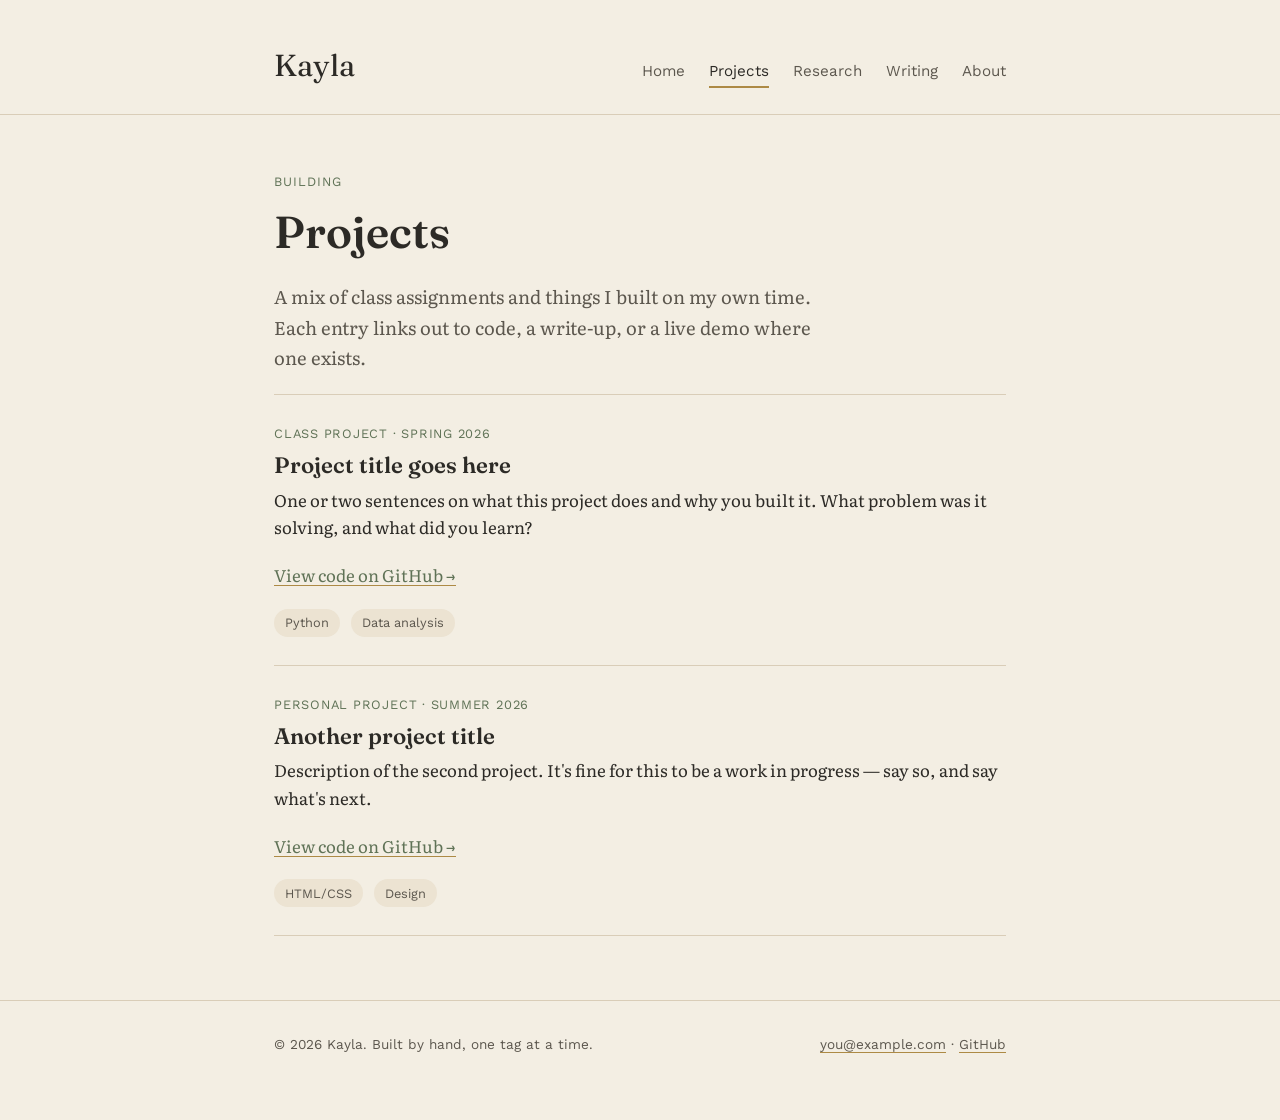
==== projects.html @ 4b947cc3 "Add files via upload" ====
<!DOCTYPE html>
<html lang="en">
<head>
  <meta charset="UTF-8">
  <meta name="viewport" content="width=device-width, initial-scale=1.0">
  <title>Kayla — Projects</title>
  <link rel="stylesheet" href="style.css">
</head>
<body>

  <header class="site-header">
    <div class="container">
      <p class="site-title"><a href="index.html">Kayla</a></p>
      <nav class="site-nav">
        <a href="index.html">Home</a>
        <a href="projects.html" aria-current="page">Projects</a>
        <a href="research.html">Research</a>
        <a href="writing.html">Writing</a>
        <a href="about.html">About</a>
      </nav>
    </div>
  </header>

  <main>
    <section class="hero">
      <div class="container">
        <p class="eyebrow">Building</p>
        <h1>Projects</h1>
        <p class="lede">
          A mix of class assignments and things I built on my own time.
          Each entry links out to code, a write-up, or a live demo where
          one exists.
        </p>

        <!-- ============ PROJECT ENTRIES ============
             Copy one whole <div class="entry">...</div> block to add
             a new project. Delete the ones you don't need. -->

        <div class="entry">
          <p class="entry-meta">Class project · Spring 2026</p>
          <h3>Project title goes here</h3>
          <p>
            One or two sentences on what this project does and why you
            built it. What problem was it solving, and what did you learn?
          </p>
          <p>
            <a href="https://github.com/yourusername/repo-name">View code on GitHub &rarr;</a>
          </p>
          <div class="tags">
            <span class="tag">Python</span>
            <span class="tag">Data analysis</span>
          </div>
        </div>

        <div class="entry">
          <p class="entry-meta">Personal project · Summer 2026</p>
          <h3>Another project title</h3>
          <p>
            Description of the second project. It's fine for this to be
            a work in progress — say so, and say what's next.
          </p>
          <p>
            <a href="https://github.com/yourusername/repo-name-2">View code on GitHub &rarr;</a>
          </p>
          <div class="tags">
            <span class="tag">HTML/CSS</span>
            <span class="tag">Design</span>
          </div>
        </div>

      </div>
    </section>
  </main>

  <footer class="site-footer">
    <div class="container">
      <p>&copy; 2026 Kayla. Built by hand, one tag at a time.</p>
      <p><a href="mailto:you@example.com">you@example.com</a> · <a href="https://github.com/yourusername">GitHub</a></p>
    </div>
  </footer>

</body>
</html>
---- style.css ----
/* ============================================================
   STYLE.CSS
   This one file controls the look of every page on the site.
   Each page (index.html, projects.html, etc.) links to this
   file with: <link rel="stylesheet" href="style.css">

   It's organized in sections — search for the ALL CAPS
   headers below to jump around:
   1. Fonts & color variables (the "tokens" for the whole site)
   2. Reset & base styles
   3. Header & navigation
   4. Hero / intro section
   5. Cards (used on Home, Projects, Research)
   6. Writing / poetry page
   7. Footer
   8. Responsive (small screens)
   ============================================================ */

/* Import two fonts from Google Fonts:
   - Fraunces: a serif with a lot of character, used for big headings
   - Literata: a serif made for comfortable reading, used for body text
   - Work Sans: a clean sans-serif, used for nav links and small labels */
@import url('https://fonts.googleapis.com/css2?family=Fraunces:opsz,wght@9..144,400;9..144,500;9..144,600&family=Literata:ital,wght@0,400;0,500;1,400&family=Work+Sans:wght@400;500;600&display=swap');

/* ------------------------------------------------------------
   1. COLOR & FONT VARIABLES
   Variables (the --name: value; lines below) let you change a
   color or font in ONE place and have it update everywhere.
   Try changing --color-clay below and refresh the page — every
   place that uses var(--color-clay) will change with it.
   ------------------------------------------------------------ */
:root {
  /* backgrounds */
  --color-bg: #f3eee3;        /* warm oat/paper background */
  --color-bg-alt: #ece3d2;    /* slightly deeper, for alternating sections */
  --color-card: #faf7f0;      /* near-white, for cards sitting on the bg */

  /* text */
  --color-ink: #2c2a26;       /* main text color, warm near-black */
  --color-ink-soft: #5c574e;  /* softer text, for captions/subtitles */

  /* accents */
  --color-moss: #5f7256;      /* deep green — used for links, nav, headings */
  --color-clay: #bd7357;      /* warm clay/rose — used sparingly, for emphasis */
  --color-gold: #ad8a45;      /* muted gold — used for underlines/dividers */

  /* lines & borders */
  --color-line: #d9cdb8;

  /* fonts */
  --font-display: "Fraunces", serif;   /* big headings */
  --font-body: "Literata", serif;      /* paragraphs, poems */
  --font-ui: "Work Sans", sans-serif;  /* nav, labels, buttons */

  /* shared spacing/sizing */
  --max-width: 780px;
  --radius: 6px;
}

/* ------------------------------------------------------------
   2. RESET & BASE STYLES
   Browsers add their own default spacing to things like <ul>
   and <h1>. This section clears that out so we start from a
   predictable, blank slate.
   ------------------------------------------------------------ */
* {
  box-sizing: border-box; /* padding/border no longer add to an element's width */
}

html {
  scroll-behavior: smooth;
}

body {
  margin: 0;
  background-color: var(--color-bg);
  color: var(--color-ink);
  font-family: var(--font-body);
  font-size: 1.05rem;
  line-height: 1.65;
}

h1, h2, h3 {
  font-family: var(--font-display);
  font-weight: 600;
  line-height: 1.2;
  margin: 0 0 0.5em 0;
  color: var(--color-ink);
}

p {
  margin: 0 0 1.2em 0;
}

a {
  color: var(--color-moss);
  text-decoration-color: var(--color-gold);
  text-underline-offset: 3px;
}

a:hover {
  color: var(--color-clay);
}

/* Visible outline when tabbing through the site with a keyboard —
   important for accessibility, don't remove this. */
a:focus-visible,
button:focus-visible {
  outline: 2px solid var(--color-clay);
  outline-offset: 3px;
}

img {
  max-width: 100%;
  display: block;
  border-radius: var(--radius);
}

/* A reusable "container" class that centers content and keeps
   line lengths readable. Used on every page. */
.container {
  max-width: var(--max-width);
  margin: 0 auto;
  padding: 0 1.5rem;
}

/* ------------------------------------------------------------
   3. HEADER & NAVIGATION
   ------------------------------------------------------------ */
.site-header {
  padding: 2.5rem 0 1.5rem 0;
  border-bottom: 1px solid var(--color-line);
}

.site-header .container {
  display: flex;
  justify-content: space-between;
  align-items: baseline;
  flex-wrap: wrap;
  gap: 1rem;
}

.site-title {
  font-family: var(--font-display);
  font-size: 1.9rem;
  margin: 0;
}

.site-title a {
  color: var(--color-ink);
  text-decoration: none;
}

.site-nav {
  display: flex;
  gap: 1.5rem;
  font-family: var(--font-ui);
  font-size: 0.95rem;
}

.site-nav a {
  color: var(--color-ink-soft);
  text-decoration: none;
  padding-bottom: 2px;
  border-bottom: 2px solid transparent;
  transition: border-color 0.15s ease, color 0.15s ease;
}

.site-nav a:hover,
.site-nav a[aria-current="page"] {
  color: var(--color-ink);
  border-bottom-color: var(--color-gold);
}

/* ------------------------------------------------------------
   4. HERO / INTRO SECTION (mainly used on index.html)
   ------------------------------------------------------------ */
.hero {
  padding: 3.5rem 0 2rem 0;
}

.hero p.eyebrow {
  font-family: var(--font-ui);
  text-transform: uppercase;
  letter-spacing: 0.08em;
  font-size: 0.8rem;
  color: var(--color-moss);
  margin-bottom: 0.8rem;
}

.hero h1 {
  font-size: clamp(2rem, 5vw, 2.8rem);
  max-width: 14ch;
}

.hero .lede {
  font-size: 1.15rem;
  color: var(--color-ink-soft);
  max-width: 52ch;
}

/* The decorative divider: rings (left) fading into a flight line
   (right) — a small nod to forest growth rings and flight paths.
   It's just an SVG sitting in the page; see index.html for where
   it's placed. Swap it for a photo or remove it entirely if you'd
   rather — nothing else on the page depends on it. */
.motif {
  margin: 2rem 0 3rem 0;
  color: var(--color-line); /* controls the stroke color via currentColor */
}

/* ------------------------------------------------------------
   5. CARDS
   Used for the "Projects / Research / Writing" preview cards on
   the homepage, and for list items on the Projects/Research pages.
   ------------------------------------------------------------ */
.card-grid {
  display: grid;
  grid-template-columns: repeat(3, 1fr);
  gap: 1.25rem;
  margin: 2rem 0 4rem 0;
}

.card {
  background: var(--color-card);
  border: 1px solid var(--color-line);
  border-radius: var(--radius);
  padding: 1.5rem;
  text-decoration: none;
  color: var(--color-ink);
  display: block;
  transition: transform 0.15s ease, box-shadow 0.15s ease;
}

.card:hover {
  transform: translateY(-2px);
  box-shadow: 0 6px 16px rgba(44, 42, 38, 0.08);
  color: var(--color-ink);
}

.card .card-label {
  font-family: var(--font-ui);
  font-size: 0.78rem;
  text-transform: uppercase;
  letter-spacing: 0.08em;
  color: var(--color-clay);
  display: block;
  margin-bottom: 0.6rem;
}

.card h3 {
  font-size: 1.3rem;
  margin-bottom: 0.4rem;
}

.card p {
  font-size: 0.95rem;
  color: var(--color-ink-soft);
  margin: 0;
}

/* A simpler stacked list item, used on Projects/Research pages
   for entries that need more room (longer descriptions, tags). */
.entry {
  padding: 1.75rem 0;
  border-bottom: 1px solid var(--color-line);
}

.entry:first-of-type {
  border-top: 1px solid var(--color-line);
}

.entry .entry-meta {
  font-family: var(--font-ui);
  font-size: 0.8rem;
  color: var(--color-moss);
  text-transform: uppercase;
  letter-spacing: 0.06em;
  margin-bottom: 0.5rem;
}

.entry h3 {
  font-size: 1.4rem;
  margin-bottom: 0.4rem;
}

.entry .tags {
  margin-top: 0.8rem;
  font-family: var(--font-ui);
  font-size: 0.8rem;
}

.tag {
  display: inline-block;
  background: var(--color-bg-alt);
  border-radius: 999px;
  padding: 0.2rem 0.7rem;
  margin-right: 0.4rem;
  color: var(--color-ink-soft);
}

/* ------------------------------------------------------------
   6. WRITING / POETRY PAGE
   Poems get a narrower column and extra room to breathe.
   ------------------------------------------------------------ */
.poem {
  max-width: 46ch;
  margin: 0 auto 4rem auto;
  padding-bottom: 2.5rem;
  border-bottom: 1px solid var(--color-line);
}

.poem:last-child {
  border-bottom: none;
}

.poem h3 {
  font-size: 1.5rem;
  margin-bottom: 0.2rem;
}

.poem .poem-date {
  font-family: var(--font-ui);
  font-size: 0.8rem;
  color: var(--color-ink-soft);
  margin-bottom: 1.5rem;
  display: block;
}

.poem-body {
  font-style: italic;
  white-space: pre-line; /* respects line breaks you type in the HTML */
  color: var(--color-ink);
}

/* ------------------------------------------------------------
   7. FOOTER
   ------------------------------------------------------------ */
.site-footer {
  border-top: 1px solid var(--color-line);
  margin-top: 2rem;
  padding: 2rem 0 3rem 0;
  font-family: var(--font-ui);
  font-size: 0.85rem;
  color: var(--color-ink-soft);
}

.site-footer .container {
  display: flex;
  justify-content: space-between;
  flex-wrap: wrap;
  gap: 1rem;
}

.site-footer a {
  color: var(--color-ink-soft);
}

/* ------------------------------------------------------------
   8. RESPONSIVE — adjustments for narrow (phone-width) screens
   ------------------------------------------------------------ */
@media (max-width: 700px) {
  .card-grid {
    grid-template-columns: 1fr;
  }
  .site-header .container {
    flex-direction: column;
    align-items: flex-start;
  }
}

/* Respect users who've asked their system to reduce motion */
@media (prefers-reduced-motion: reduce) {
  * {
    transition: none !important;
    scroll-behavior: auto !important;
  }
}
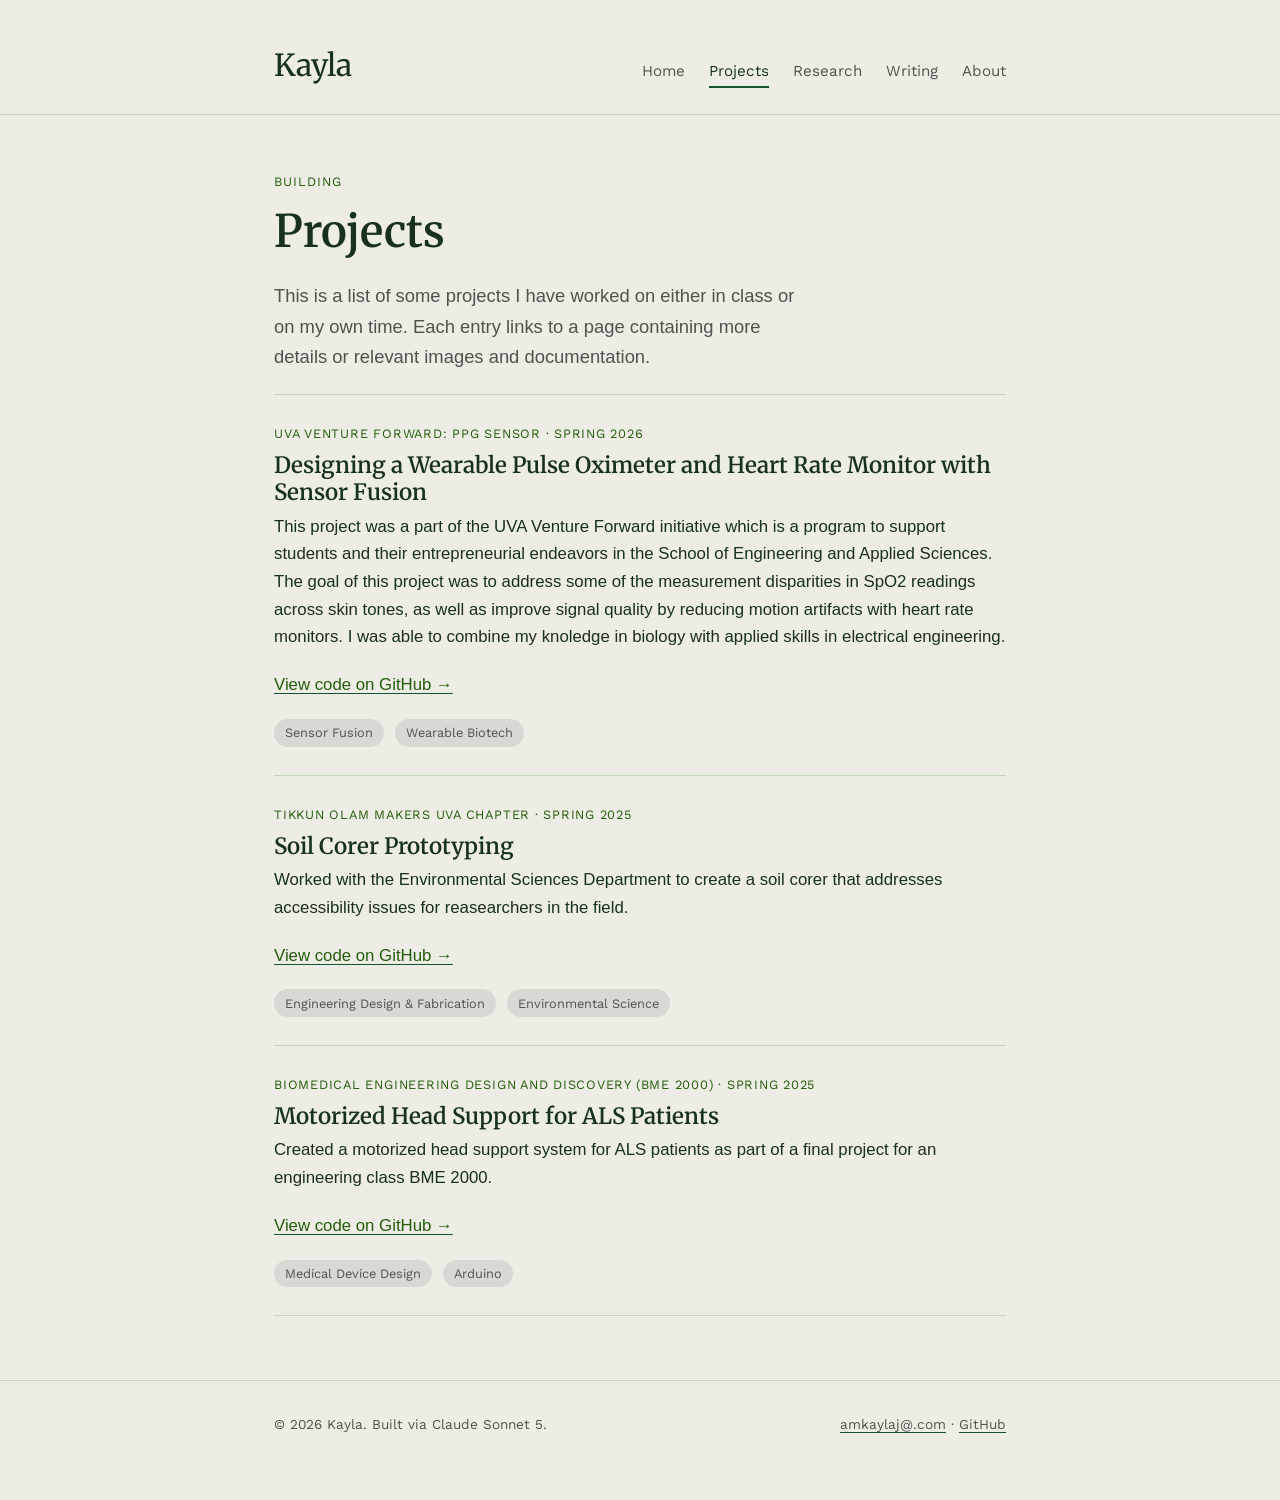
==== commit d59d2c82: "Update with descriptions projects.html" ====
--- a/projects.html
+++ b/projects.html
@@ -3,7 +3,7 @@
 <head>
   <meta charset="UTF-8">
   <meta name="viewport" content="width=device-width, initial-scale=1.0">
-  <title>Kayla — Projects</title>
+  <title>Kayla | Projects</title>
   <link rel="stylesheet" href="style.css">
 </head>
 <body>
@@ -27,9 +27,7 @@
         <p class="eyebrow">Building</p>
         <h1>Projects</h1>
         <p class="lede">
-          A mix of class assignments and things I built on my own time.
-          Each entry links out to code, a write-up, or a live demo where
-          one exists.
+          This is a list of some projects I have worked on either in class or on my own time. Each entry links to a page containing more details or relevant images and documentation. 
         </p>
 
         <!-- ============ PROJECT ENTRIES ============
@@ -37,36 +35,52 @@
              a new project. Delete the ones you don't need. -->
 
         <div class="entry">
-          <p class="entry-meta">Class project · Spring 2026</p>
-          <h3>Project title goes here</h3>
+          <p class="entry-meta">UVA Venture Forward: PPG Sensor · Spring 2026</p>
+          <h3>Designing a Wearable Pulse Oximeter and Heart Rate Monitor with Sensor Fusion </h3>
           <p>
-            One or two sentences on what this project does and why you
-            built it. What problem was it solving, and what did you learn?
+            This project was a part of the UVA Venture Forward initiative which is a program to support students and their entrepreneurial endeavors in the School of Engineering and Applied Sciences. 
+            The goal of this project was to address some of the measurement disparities in SpO2 readings across skin tones, as well as improve signal quality by reducing motion artifacts with heart rate monitors.
+            I was able to combine my knoledge in biology with applied skills in electrical engineering. 
           </p>
           <p>
             <a href="https://github.com/yourusername/repo-name">View code on GitHub &rarr;</a>
           </p>
           <div class="tags">
-            <span class="tag">Python</span>
-            <span class="tag">Data analysis</span>
+            <span class="tag">Sensor Fusion</span>
+            <span class="tag">Wearable Biotech</span>
           </div>
         </div>
 
         <div class="entry">
-          <p class="entry-meta">Personal project · Summer 2026</p>
-          <h3>Another project title</h3>
+          <p class="entry-meta">Tikkun Olam Makers UVA Chapter · Spring 2025</p>
+          <h3>Soil Corer Prototyping</h3>
           <p>
-            Description of the second project. It's fine for this to be
-            a work in progress — say so, and say what's next.
+            Worked with the Environmental Sciences Department to create a soil corer that addresses accessibility issues for reasearchers in the field.
           </p>
           <p>
             <a href="https://github.com/yourusername/repo-name-2">View code on GitHub &rarr;</a>
           </p>
           <div class="tags">
-            <span class="tag">HTML/CSS</span>
-            <span class="tag">Design</span>
+            <span class="tag">Engineering Design & Fabrication</span>
+            <span class="tag">Environmental Science</span>
           </div>
         </div>
+
+        <div class="entry">
+          <p class="entry-meta">Biomedical Engineering Design and Discovery (BME 2000) · Spring 2025</p>
+          <h3>Motorized Head Support for ALS Patients</h3>
+          <p>
+            Created a motorized head support system for ALS patients as part of a final project for an engineering class BME 2000.
+          </p>
+          <p>
+            <a href="https://github.com/yourusername/repo-name-2">View code on GitHub &rarr;</a>
+          </p>
+          <div class="tags">
+            <span class="tag">Medical Device Design</span>
+            <span class="tag">Arduino</span>
+          </div>
+        </div>
+
 
       </div>
     </section>
@@ -74,8 +88,8 @@
 
   <footer class="site-footer">
     <div class="container">
-      <p>&copy; 2026 Kayla. Built by hand, one tag at a time.</p>
-      <p><a href="mailto:you@example.com">you@example.com</a> · <a href="https://github.com/yourusername">GitHub</a></p>
+      <p>&copy; 2026 Kayla. Built via Claude Sonnet 5.</p>
+      <p><a href="mailto:amkaylaj@.com">amkaylaj@.com</a> · <a href="https://github.com/amkaylaj">GitHub</a></p>
     </div>
   </footer>
 
--- a/style.css
+++ b/style.css
@@ -16,11 +16,12 @@
    8. Responsive (small screens)
    ============================================================ */
 
-/* Import two fonts from Google Fonts:
-   - Fraunces: a serif with a lot of character, used for big headings
-   - Literata: a serif made for comfortable reading, used for body text
-   - Work Sans: a clean sans-serif, used for nav links and small labels */
-@import url('https://fonts.googleapis.com/css2?family=Fraunces:opsz,wght@9..144,400;9..144,500;9..144,600&family=Literata:ital,wght@0,400;0,500;1,400&family=Work+Sans:wght@400;500;600&display=swap');
+/* Import three fonts from Google Fonts:
+- Merriweather: used for big headings
+- Monstserrat: used for body text
+- Work Sans: used for navigation links and smaller labels */
+
+@import url('https://fonts.googleapis.com/css2?family=Merriweather:ital,opsz,wght@0,18..144,300..900;1,18..144,300..900&family=Montserrat:ital,wght@0,100..900;1,100..900&family=Work+Sans:ital,wght@0,100..900;1,100..900&display=swap');
 
 /* ------------------------------------------------------------
    1. COLOR & FONT VARIABLES
@@ -31,25 +32,26 @@
    ------------------------------------------------------------ */
 :root {
   /* backgrounds */
-  --color-bg: #f3eee3;        /* warm oat/paper background */
-  --color-bg-alt: #ece3d2;    /* slightly deeper, for alternating sections */
-  --color-card: #faf7f0;      /* near-white, for cards sitting on the bg */
+  --color-bg: #edede6;        /* grayish white background */
+  --color-bg-alt: #d9d9d4;    /* slightly deeper, for alternating sections */
+  --color-card: #fcfcfa;      /* near-white, for cards sitting on the bg */
 
   /* text */
-  --color-ink: #2c2a26;       /* main text color, warm near-black */
-  --color-ink-soft: #5c574e;  /* softer text, for captions/subtitles */
+  --color-ink: #17301f;       /* main text color, green near-black */
+  --color-ink-soft: #52524d;  /* softer text, for captions/subtitles */
+
 
   /* accents */
-  --color-moss: #5f7256;      /* deep green — used for links, nav, headings */
-  --color-clay: #bd7357;      /* warm clay/rose — used sparingly, for emphasis */
-  --color-gold: #ad8a45;      /* muted gold — used for underlines/dividers */
+  --color-moss: #245c0c;      /* brighter green — used for links, nav, headings */
+  --color-yellowgreen: #a2bd57;      /* yellow green — used sparingly, for emphasis */
+  --color-deepgreen: #14532d;      /* deep green — used for underlines/dividers */
 
   /* lines & borders */
-  --color-line: #d9cdb8;
+  --color-line: #c3d9b8;
 
   /* fonts */
-  --font-display: "Fraunces", serif;   /* big headings */
-  --font-body: "Literata", serif;      /* paragraphs, poems */
+  --font-display: "Merriweather", serif;   /* big headings */
+  --font-body: "Monsterrat", sans-serif;      /* paragraphs, poems */
   --font-ui: "Work Sans", sans-serif;  /* nav, labels, buttons */
 
   /* shared spacing/sizing */
@@ -94,19 +96,19 @@
 
 a {
   color: var(--color-moss);
-  text-decoration-color: var(--color-gold);
+  text-decoration-color: var(--color-deepgreen);
   text-underline-offset: 3px;
 }
 
 a:hover {
-  color: var(--color-clay);
+  color: var(--color-yellowgreen);
 }
 
 /* Visible outline when tabbing through the site with a keyboard —
    important for accessibility, don't remove this. */
 a:focus-visible,
 button:focus-visible {
-  outline: 2px solid var(--color-clay);
+  outline: 2px solid var(--color-yellowgreen);
   outline-offset: 3px;
 }
 
@@ -169,7 +171,7 @@
 .site-nav a:hover,
 .site-nav a[aria-current="page"] {
   color: var(--color-ink);
-  border-bottom-color: var(--color-gold);
+  border-bottom-color: var(--color-deepgreen);
 }
 
 /* ------------------------------------------------------------
@@ -209,6 +211,30 @@
   color: var(--color-line); /* controls the stroke color via currentColor */
 }
 
+.hero-top {
+  display: flex;
+  align-items: flex-start;
+  justify-content: space-between;
+  gap: 2.5rem;
+  flex-wrap: wrap-reverse;
+}
+
+.hero-text {
+  flex: 1;
+  min-width: 260px;
+}
+
+.profile-photo-square {
+  width: 220px;       /* was 160px — increase further if you want it bigger still */
+  height: 220px;
+  object-fit: cover;
+  border-radius: var(--radius);
+  border: none;        /* removes the white border */
+  box-shadow: none;    /* removes the drop shadow too */
+  margin-bottom: 0;
+  flex-shrink: 0;      /* keeps the photo from getting squished when the window is narrow */
+}
+
 /* ------------------------------------------------------------
    5. CARDS
    Used for the "Projects / Research / Writing" preview cards on
@@ -243,7 +269,7 @@
   font-size: 0.78rem;
   text-transform: uppercase;
   letter-spacing: 0.08em;
-  color: var(--color-clay);
+  color: var(--color-moss);
   display: block;
   margin-bottom: 0.6rem;
 }
